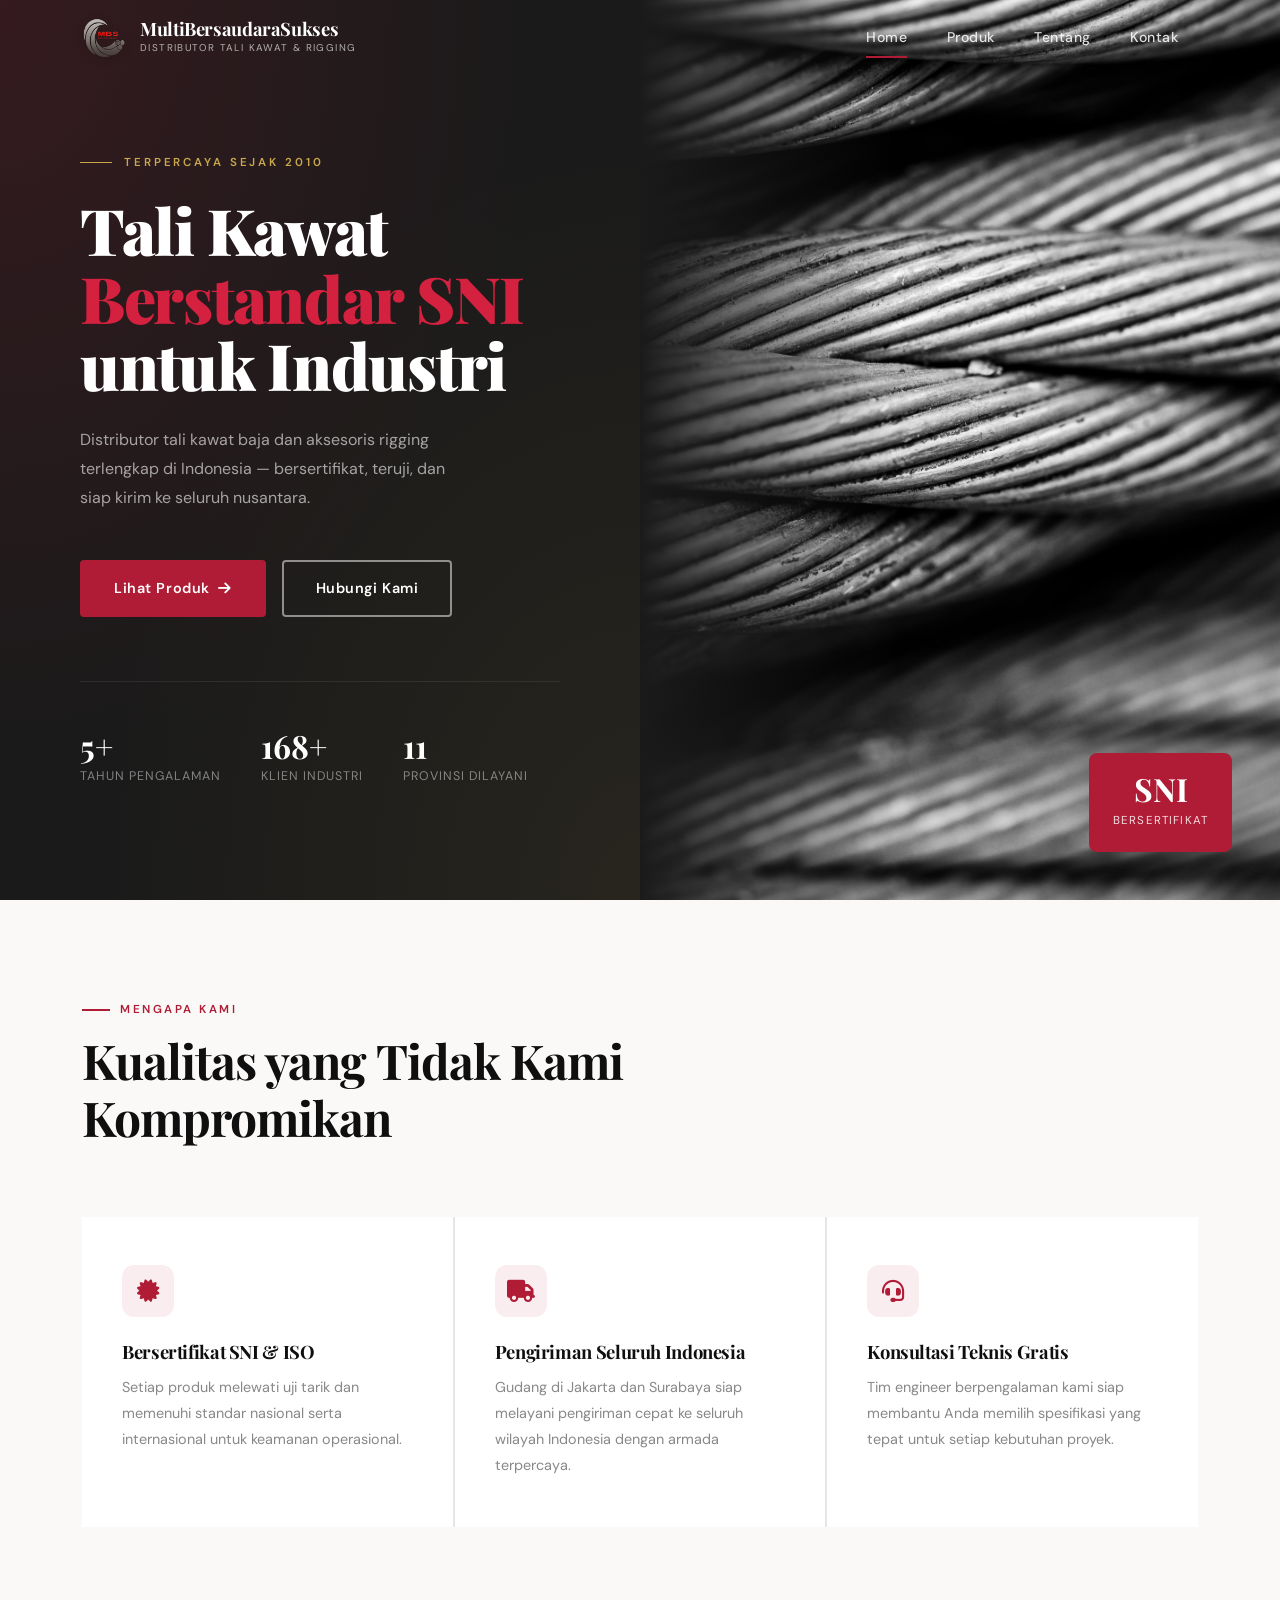
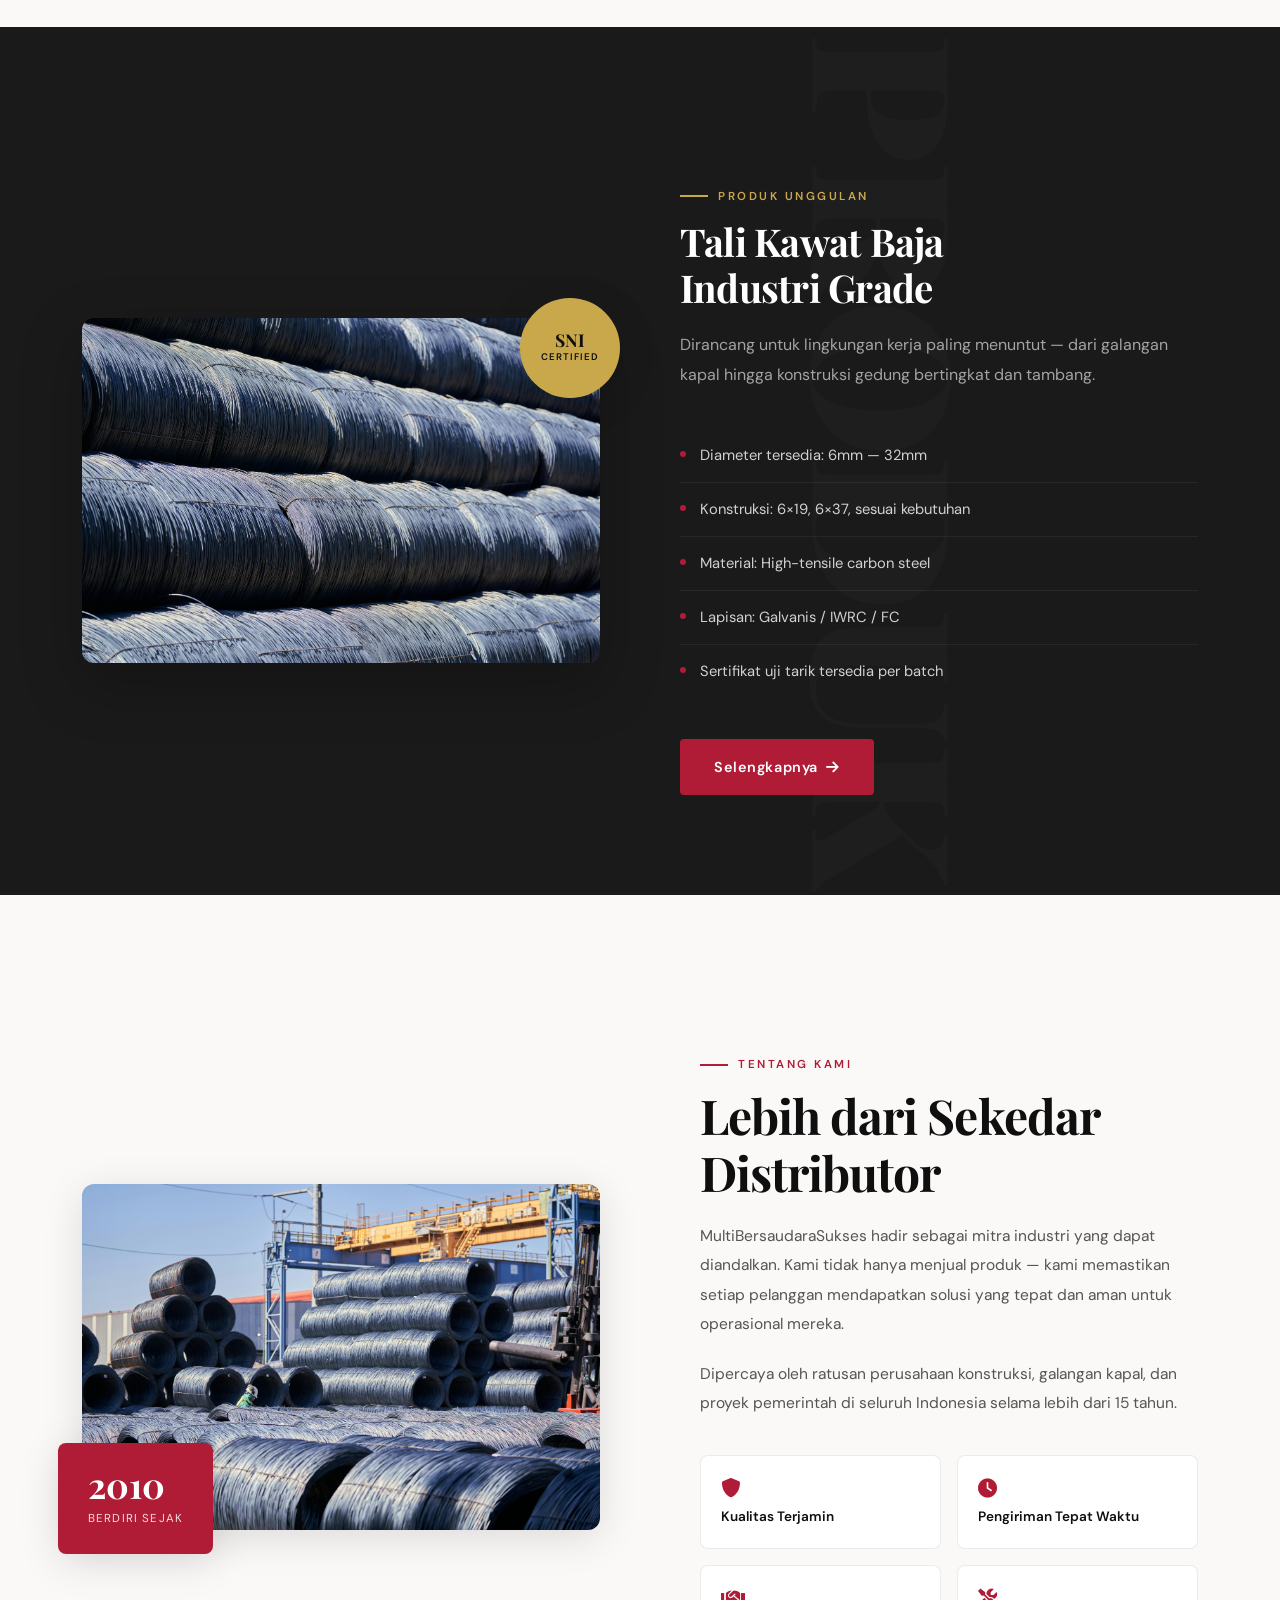
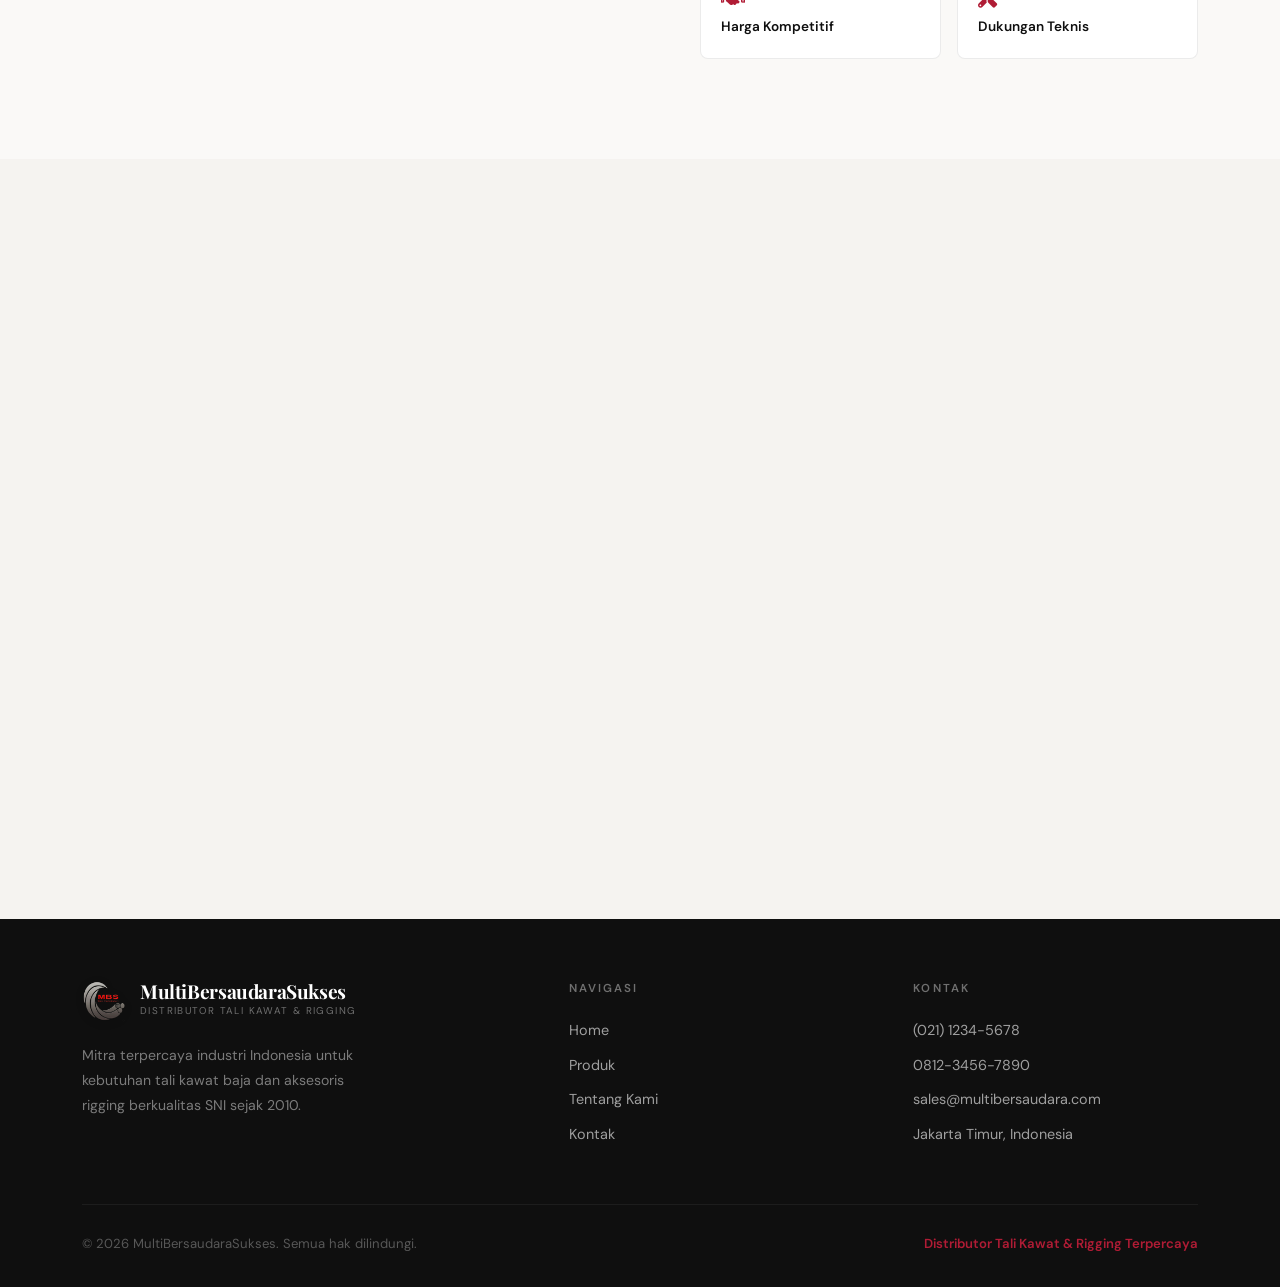
==== index.html @ d775821e "Add files via upload" ====
<!doctype html>
<html lang="id">
<head>
  <meta charset="UTF-8" />
  <link rel="icon" type="image/png" href="img/logo.png" />
  <meta name="viewport" content="width=device-width, initial-scale=1.0" />
  <title>MultiBersaudaraSukses — Distributor Tali Kawat SNI</title>
  <meta name="description" content="MultiBersaudaraSukses distributor tali kawat baja, sling, clamp, turnbuckle berkualitas SNI untuk industri, konstruksi, kapal. Melayani seluruh Indonesia." />
  <meta name="keywords" content="tali kawat, distributor tali kawat, sling, clamp, turnbuckle, rigging, wire rope" />
  <meta name="author" content="MultiBersaudaraSukses" />
  <meta property="og:site_name" content="MultiBersaudaraSukses" />
  <meta property="og:title" content="MultiBersaudaraSukses — Tali Kawat SNI" />
  <meta property="og:description" content="Distributor tali kawat dan aksesoris rigging terpercaya se-Indonesia." />
  <meta name="twitter:card" content="summary" />
  <link rel="preconnect" href="https://fonts.googleapis.com" />
  <link rel="preconnect" href="https://fonts.gstatic.com" crossorigin />
  <link href="https://fonts.googleapis.com/css2?family=Playfair+Display:wght@400;600;700;900&family=DM+Sans:wght@300;400;500;600&display=swap" rel="stylesheet" />
  <link rel="stylesheet" href="https://cdnjs.cloudflare.com/ajax/libs/font-awesome/6.0.0-beta3/css/all.min.css" />
  <link rel="stylesheet" href="style.css" />
</head>
<body>

  <!-- HEADER -->
  <header>
    <div class="container header-inner">
      <a href="index.html" class="logo">
        <img src="img/logo.png" alt="Logo MultiBersaudaraSukses" class="logo-img" />
        <div class="logo-text">
          <h1>MultiBersaudaraSukses</h1>
          <p>Distributor Tali Kawat &amp; Rigging</p>
        </div>
      </a>
      <nav>
        <ul class="nav-menu">
          <li><a href="index.html">Home</a></li>
          <li><a href="produk.html">Produk</a></li>
          <li><a href="tentang.html">Tentang</a></li>
          <li><a href="kontak.html">Kontak</a></li>
        </ul>
        <div class="hamburger" aria-label="Menu">
          <span></span><span></span><span></span>
        </div>
      </nav>
    </div>
  </header>

  <!-- HERO -->
  <section class="hero">
    <div class="hero-left">
      <div class="hero-eyebrow">Terpercaya Sejak 2010</div>
      <h2>Tali Kawat<br /><em>Berstandar SNI</em><br />untuk Industri</h2>
      <p class="hero-desc">Distributor tali kawat baja dan aksesoris rigging terlengkap di Indonesia — bersertifikat, teruji, dan siap kirim ke seluruh nusantara.</p>
      <div class="hero-actions">
        <a href="produk.html" class="btn"><span>Lihat Produk</span> <i class="fas fa-arrow-right"></i></a>
        <a href="kontak.html" class="btn btn-outline"><span>Hubungi Kami</span></a>
      </div>
      <div class="hero-stats">
        <div class="stat-item">
          <strong class="count-up" data-target="15" data-suffix="+">0+</strong>
          <span>Tahun Pengalaman</span>
        </div>
        <div class="stat-item">
          <strong class="count-up" data-target="500" data-suffix="+">0+</strong>
          <span>Klien Industri</span>
        </div>
        <div class="stat-item">
          <strong class="count-up" data-target="34" data-suffix="">0</strong>
          <span>Provinsi Dilayani</span>
        </div>
      </div>
    </div>
    <div class="hero-right">
      <img src="img/Sling-Wire-Rope.jpg" alt="Tali Kawat Baja" />
      <div class="hero-badge">
        <strong>SNI</strong>
        <span>Bersertifikat</span>
      </div>
    </div>
  </section>

  <!-- KEUNGGULAN -->
  <section class="features">
    <div class="container">
      <div class="features-header">
        <div class="section-label">Mengapa Kami</div>
        <h2 class="section-title">Kualitas yang Tidak Kami<br />Kompromikan</h2>
      </div>
      <div class="features-grid">
        <div class="feature-card reveal">
          <div class="feature-icon"><i class="fas fa-certificate"></i></div>
          <h4>Bersertifikat SNI &amp; ISO</h4>
          <p>Setiap produk melewati uji tarik dan memenuhi standar nasional serta internasional untuk keamanan operasional.</p>
        </div>
        <div class="feature-card reveal">
          <div class="feature-icon"><i class="fas fa-truck"></i></div>
          <h4>Pengiriman Seluruh Indonesia</h4>
          <p>Gudang di Jakarta dan Surabaya siap melayani pengiriman cepat ke seluruh wilayah Indonesia dengan armada terpercaya.</p>
        </div>
        <div class="feature-card reveal">
          <div class="feature-icon"><i class="fas fa-headset"></i></div>
          <h4>Konsultasi Teknis Gratis</h4>
          <p>Tim engineer berpengalaman kami siap membantu Anda memilih spesifikasi yang tepat untuk setiap kebutuhan proyek.</p>
        </div>
      </div>
    </div>
  </section>

  <!-- PRODUK HIGHLIGHT -->
  <section class="product-section">
    <div class="container">
      <div class="product-layout">
        <div class="product-image-wrap reveal">
          <img src="img/tali-kawat-baja.jpg" alt="Tali Kawat Baja" />
          <div class="cert-badge">
            <strong>SNI</strong>
            <span>Certified</span>
          </div>
        </div>
        <div class="product-info reveal">
          <div class="section-label">Produk Unggulan</div>
          <h3 class="section-title" style="color:white;">Tali Kawat Baja<br />Industri Grade</h3>
          <p>Dirancang untuk lingkungan kerja paling menuntut — dari galangan kapal hingga konstruksi gedung bertingkat dan tambang.</p>
          <ul class="spec-list">
            <li><span class="spec-dot"></span>Diameter tersedia: 6mm — 32mm</li>
            <li><span class="spec-dot"></span>Konstruksi: 6×19, 6×37, sesuai kebutuhan</li>
            <li><span class="spec-dot"></span>Material: High-tensile carbon steel</li>
            <li><span class="spec-dot"></span>Lapisan: Galvanis / IWRC / FC</li>
            <li><span class="spec-dot"></span>Sertifikat uji tarik tersedia per batch</li>
          </ul>
          <a href="produk.html" class="btn"><span>Selengkapnya</span> <i class="fas fa-arrow-right"></i></a>
        </div>
      </div>
    </div>
  </section>

  <!-- TENTANG SINGKAT -->
  <section class="about-section">
    <div class="container">
      <div class="about-layout">
        <div class="about-image-wrap reveal">
          <img src="img/tentang-kami.jpg" alt="Tim MultiBersaudaraSukses" />
          <div class="about-since">
            <strong>2010</strong>
            <span>Berdiri Sejak</span>
          </div>
        </div>
        <div class="about-content reveal">
          <div class="section-label">Tentang Kami</div>
          <h2 class="section-title">Lebih dari Sekedar<br />Distributor</h2>
          <p>MultiBersaudaraSukses hadir sebagai mitra industri yang dapat diandalkan. Kami tidak hanya menjual produk — kami memastikan setiap pelanggan mendapatkan solusi yang tepat dan aman untuk operasional mereka.</p>
          <p>Dipercaya oleh ratusan perusahaan konstruksi, galangan kapal, dan proyek pemerintah di seluruh Indonesia selama lebih dari 15 tahun.</p>
          <div class="value-grid">
            <div class="value-item">
              <i class="fas fa-shield-alt"></i>
              <h5>Kualitas Terjamin</h5>
            </div>
            <div class="value-item">
              <i class="fas fa-clock"></i>
              <h5>Pengiriman Tepat Waktu</h5>
            </div>
            <div class="value-item">
              <i class="fas fa-handshake"></i>
              <h5>Harga Kompetitif</h5>
            </div>
            <div class="value-item">
              <i class="fas fa-tools"></i>
              <h5>Dukungan Teknis</h5>
            </div>
          </div>
        </div>
      </div>
    </div>
  </section>

  <!-- CTA KONTAK -->
  <section class="contact-section">
    <div class="container">
      <div class="contact-layout">
        <div class="contact-info reveal">
          <div class="section-label">Kontak</div>
          <h3>Siap Melayani<br />Kebutuhan Anda</h3>
          <p>Konsultasikan kebutuhan tali kawat dan rigging Anda dengan tim kami. Kami siap memberikan penawaran terbaik.</p>
          <div class="contact-item">
            <div class="contact-icon"><i class="fas fa-map-marker-alt"></i></div>
            <div class="contact-item-text">
              <strong>Alamat</strong>
              <span>Jl. Raya Industri No.88, Jakarta Timur</span>
            </div>
          </div>
          <div class="contact-item">
            <div class="contact-icon"><i class="fas fa-phone"></i></div>
            <div class="contact-item-text">
              <strong>Telepon</strong>
              <span>(021) 1234-5678 / 0812-3456-7890</span>
            </div>
          </div>
          <div class="contact-item">
            <div class="contact-icon"><i class="fas fa-envelope"></i></div>
            <div class="contact-item-text">
              <strong>Email</strong>
              <span>sales@multibersaudara.com</span>
            </div>
          </div>
        </div>

        <div class="contact-form reveal">
          <h4>Kirim Pesan</h4>
          <form id="contactForm">
            <div class="form-row">
              <div class="form-group">
                <label for="nama">Nama</label>
                <input type="text" id="nama" placeholder="Nama lengkap Anda" required />
              </div>
              <div class="form-group">
                <label for="email">Email</label>
                <input type="email" id="email" placeholder="email@perusahaan.com" required />
              </div>
            </div>
            <div class="form-group">
              <label for="pesan">Pesan</label>
              <textarea id="pesan" rows="5" placeholder="Ceritakan kebutuhan Anda..."></textarea>
            </div>
            <button type="submit" class="btn"><span>Kirim Pesan</span> <i class="fas fa-paper-plane"></i></button>
          </form>
        </div>
      </div>
    </div>
  </section>

  <!-- FOOTER -->
  <footer>
    <div class="container">
      <div class="footer-top">
        <div class="footer-brand">
          <div class="logo">
            <img src="img/logo.png" alt="Logo" class="logo-img" />
            <div class="logo-text">
              <h1>MultiBersaudaraSukses</h1>
              <p>Distributor Tali Kawat &amp; Rigging</p>
            </div>
          </div>
          <p>Mitra terpercaya industri Indonesia untuk kebutuhan tali kawat baja dan aksesoris rigging berkualitas SNI sejak 2010.</p>
        </div>
        <div class="footer-col">
          <h5>Navigasi</h5>
          <ul>
            <li><a href="index.html">Home</a></li>
            <li><a href="produk.html">Produk</a></li>
            <li><a href="tentang.html">Tentang Kami</a></li>
            <li><a href="kontak.html">Kontak</a></li>
          </ul>
        </div>
        <div class="footer-col">
          <h5>Kontak</h5>
          <ul>
            <li>(021) 1234-5678</li>
            <li>0812-3456-7890</li>
            <li>sales@multibersaudara.com</li>
            <li>Jakarta Timur, Indonesia</li>
          </ul>
        </div>
      </div>
      <div class="footer-bottom">
        <p>&copy; 2026 MultiBersaudaraSukses. Semua hak dilindungi.</p>
        <span class="footer-accent">Distributor Tali Kawat &amp; Rigging Terpercaya</span>
      </div>
    </div>
  </footer>

  <script src="script.js"></script>
</body>
</html>
---- style.css ----
/* ============================================================
   MultiBersaudaraSukses — Premium Industrial Theme
   Aesthetic: Refined Industrial Luxury
   ============================================================ */

@import url('https://fonts.googleapis.com/css2?family=Playfair+Display:wght@400;600;700;900&family=DM+Sans:wght@300;400;500;600&display=swap');

/* ---- CSS Variables ---- */
:root {
  --crimson: #b01c35;
  --crimson-dark: #8a1228;
  --crimson-light: #d4213f;
  --gold: #c9a84c;
  --gold-light: #e0c270;
  --dark: #0f0f0f;
  --dark-2: #1a1a1a;
  --dark-3: #242424;
  --mid: #3a3a3a;
  --light-gray: #f5f3f0;
  --warm-white: #faf9f7;
  --text-muted: #888;
  --border: rgba(255,255,255,0.08);
  --border-light: rgba(0,0,0,0.08);
  --shadow-soft: 0 8px 40px rgba(0,0,0,0.12);
  --shadow-strong: 0 20px 60px rgba(0,0,0,0.25);
  --transition: cubic-bezier(0.4, 0, 0.2, 1);
}

/* ---- Reset ---- */
*, *::before, *::after {
  margin: 0; padding: 0;
  box-sizing: border-box;
}

html { scroll-behavior: smooth; }

body {
  font-family: 'DM Sans', sans-serif;
  background: var(--warm-white);
  color: var(--dark);
  line-height: 1.7;
  overflow-x: hidden;
}

/* ---- Typography ---- */
h1, h2, h3, h4 {
  font-family: 'Playfair Display', serif;
  line-height: 1.2;
  letter-spacing: -0.02em;
}

.section-label {
  font-size: 0.72rem;
  font-weight: 600;
  letter-spacing: 0.22em;
  text-transform: uppercase;
  color: var(--crimson);
  display: flex;
  align-items: center;
  gap: 10px;
  margin-bottom: 12px;
}

.section-label::before {
  content: '';
  display: block;
  width: 28px;
  height: 2px;
  background: var(--crimson);
}

.section-title {
  font-size: clamp(2rem, 4vw, 3rem);
  color: var(--dark);
  margin-bottom: 20px;
}

/* ---- Container ---- */
.container {
  max-width: 1180px;
  margin: 0 auto;
  padding: 0 32px;
}

/* ---- Buttons ---- */
.btn {
  display: inline-flex;
  align-items: center;
  gap: 8px;
  background: var(--crimson);
  color: white;
  padding: 14px 32px;
  border-radius: 4px;
  text-decoration: none;
  font-family: 'DM Sans', sans-serif;
  font-weight: 600;
  font-size: 0.9rem;
  letter-spacing: 0.04em;
  transition: all 0.3s var(--transition);
  border: 2px solid var(--crimson);
  cursor: pointer;
  position: relative;
  overflow: hidden;
}

.btn::before {
  content: '';
  position: absolute;
  inset: 0;
  background: var(--crimson-dark);
  transform: scaleX(0);
  transform-origin: left;
  transition: transform 0.3s var(--transition);
  z-index: 0;
}

.btn:hover::before { transform: scaleX(1); }
.btn > * { position: relative; z-index: 1; }
.btn span { position: relative; z-index: 1; }
.btn:hover { border-color: var(--crimson-dark); }

.btn-outline {
  background: transparent;
  color: white;
  border: 2px solid rgba(255,255,255,0.5);
}
.btn-outline::before { background: rgba(255,255,255,0.1); }
.btn-outline:hover { border-color: white; }

/* ============================================================
   HEADER
   ============================================================ */
header {
  position: fixed;
  top: 0; left: 0; right: 0;
  z-index: 1000;
  padding: 0;
  transition: all 0.4s var(--transition);
  background: transparent;
}

header.scrolled {
  background: rgba(255,255,255,0.97);
  backdrop-filter: blur(20px);
  -webkit-backdrop-filter: blur(20px);
  box-shadow: 0 1px 0 rgba(0,0,0,0.08), 0 4px 24px rgba(0,0,0,0.06);
}

.header-inner {
  display: flex;
  justify-content: space-between;
  align-items: center;
  height: 76px;
}

/* Logo */
.logo {
  display: flex;
  align-items: center;
  gap: 14px;
  text-decoration: none;
}

.logo-img {
  height: 44px;
  width: auto;
  object-fit: contain;
  filter: drop-shadow(0 2px 4px rgba(0,0,0,0.15));
  transition: transform 0.3s;
}
.logo:hover .logo-img { transform: scale(1.04); }

.logo-text h1 {
  font-family: 'Playfair Display', serif;
  font-size: 1.15rem;
  font-weight: 700;
  color: white;
  line-height: 1.1;
  transition: color 0.3s;
}

header.scrolled .logo-text h1 { color: var(--dark); }

.logo-text p {
  font-size: 0.62rem;
  letter-spacing: 0.14em;
  text-transform: uppercase;
  color: rgba(255,255,255,0.65);
  margin-top: 1px;
  transition: color 0.3s;
}

header.scrolled .logo-text p { color: var(--text-muted); }

/* Navigation */
.nav-menu {
  display: flex;
  list-style: none;
  gap: 0;
}

.nav-menu li a {
  display: block;
  padding: 8px 20px;
  text-decoration: none;
  font-size: 0.88rem;
  font-weight: 500;
  color: rgba(255,255,255,0.85);
  letter-spacing: 0.03em;
  transition: color 0.3s;
  position: relative;
}

.nav-menu li a::after {
  content: '';
  position: absolute;
  bottom: 0; left: 20px; right: 20px;
  height: 1.5px;
  background: var(--crimson);
  transform: scaleX(0);
  transition: transform 0.3s var(--transition);
}

.nav-menu li a:hover::after,
.nav-menu li a.active::after { transform: scaleX(1); }

header.scrolled .nav-menu li a { color: var(--mid); }
.nav-menu li a:hover, header.scrolled .nav-menu li a:hover { color: var(--crimson); }

.hamburger {
  display: none;
  flex-direction: column;
  gap: 5px;
  cursor: pointer;
  padding: 4px;
}

.hamburger span {
  display: block;
  width: 24px;
  height: 2px;
  background: white;
  border-radius: 2px;
  transition: all 0.3s var(--transition);
}

header.scrolled .hamburger span { background: var(--dark); }

.hamburger.open span:nth-child(1) { transform: rotate(45deg) translate(5px, 5px); }
.hamburger.open span:nth-child(2) { opacity: 0; }
.hamburger.open span:nth-child(3) { transform: rotate(-45deg) translate(5px, -5px); }

/* ============================================================
   HERO SECTION
   ============================================================ */
.hero {
  min-height: 100vh;
  display: grid;
  grid-template-columns: 1fr 1fr;
  position: relative;
  overflow: hidden;
}

.hero-left {
  background: var(--dark-2);
  display: flex;
  flex-direction: column;
  justify-content: center;
  padding: 140px 80px 100px 80px;
  position: relative;
  z-index: 1;
}

.hero-left::before {
  content: '';
  position: absolute;
  top: 0; left: 0; right: 0; bottom: 0;
  background: 
    radial-gradient(ellipse at 0% 0%, rgba(176, 28, 53, 0.18) 0%, transparent 60%),
    radial-gradient(ellipse at 100% 100%, rgba(201, 168, 76, 0.08) 0%, transparent 60%);
  z-index: 0;
}

.hero-left > * { position: relative; z-index: 1; }

.hero-eyebrow {
  font-size: 0.72rem;
  font-weight: 600;
  letter-spacing: 0.25em;
  text-transform: uppercase;
  color: var(--gold);
  margin-bottom: 24px;
  display: flex;
  align-items: center;
  gap: 12px;
}

.hero-eyebrow::before {
  content: '';
  width: 32px;
  height: 1.5px;
  background: var(--gold);
}

.hero h2 {
  font-size: clamp(2.8rem, 5vw, 4.5rem);
  color: white;
  font-weight: 900;
  line-height: 1.05;
  margin-bottom: 28px;
}

.hero h2 em {
  font-style: normal;
  color: var(--crimson-light);
}

.hero-desc {
  font-size: 1rem;
  color: rgba(255,255,255,0.6);
  max-width: 380px;
  margin-bottom: 48px;
  line-height: 1.8;
}

.hero-actions {
  display: flex;
  gap: 16px;
  flex-wrap: wrap;
}

.hero-stats {
  display: flex;
  gap: 40px;
  margin-top: 64px;
  padding-top: 48px;
  border-top: 1px solid rgba(255,255,255,0.08);
}

.stat-item strong {
  display: block;
  font-family: 'Playfair Display', serif;
  font-size: 2rem;
  font-weight: 700;
  color: white;
  line-height: 1;
}

.stat-item span {
  font-size: 0.78rem;
  color: rgba(255,255,255,0.45);
  letter-spacing: 0.08em;
  text-transform: uppercase;
  margin-top: 4px;
  display: block;
}

.hero-right {
  position: relative;
  overflow: hidden;
}

.hero-right img {
  width: 100%;
  height: 100%;
  object-fit: cover;
  display: block;
  transition: transform 8s ease;
}

.hero-right:hover img { transform: scale(1.04); }

.hero-right::before {
  content: '';
  position: absolute;
  inset: 0;
  background: linear-gradient(to right, var(--dark-2) 0%, transparent 40%);
  z-index: 1;
}

.hero-badge {
  position: absolute;
  bottom: 48px;
  right: 48px;
  z-index: 2;
  background: var(--crimson);
  color: white;
  padding: 20px 24px;
  border-radius: 8px;
  text-align: center;
  box-shadow: var(--shadow-strong);
}

.hero-badge strong {
  font-family: 'Playfair Display', serif;
  font-size: 2rem;
  display: block;
  line-height: 1;
}

.hero-badge span {
  font-size: 0.72rem;
  letter-spacing: 0.1em;
  text-transform: uppercase;
  opacity: 0.85;
}

/* ============================================================
   FEATURES / KEUNGGULAN
   ============================================================ */
.features {
  padding: 100px 0;
  background: var(--warm-white);
  position: relative;
}

.features-header {
  max-width: 560px;
  margin-bottom: 70px;
}

.features-grid {
  display: grid;
  grid-template-columns: repeat(3, 1fr);
  gap: 2px;
  background: var(--border-light);
}

.feature-card {
  background: white;
  padding: 48px 40px;
  position: relative;
  transition: all 0.4s var(--transition);
}

.feature-card::before {
  content: '';
  position: absolute;
  top: 0; left: 0; right: 0;
  height: 3px;
  background: var(--crimson);
  transform: scaleX(0);
  transition: transform 0.4s var(--transition);
}

.feature-card:hover::before { transform: scaleX(1); }
.feature-card:hover { transform: translateY(-4px); box-shadow: var(--shadow-soft); }

.feature-num {
  font-family: 'Playfair Display', serif;
  font-size: 3.5rem;
  font-weight: 700;
  color: var(--light-gray);
  line-height: 1;
  margin-bottom: 24px;
  display: block;
}

.feature-icon {
  width: 52px;
  height: 52px;
  background: rgba(176, 28, 53, 0.08);
  border-radius: 12px;
  display: flex;
  align-items: center;
  justify-content: center;
  margin-bottom: 24px;
}

.feature-icon i {
  font-size: 1.4rem;
  color: var(--crimson);
}

.feature-card h4 {
  font-size: 1.15rem;
  margin-bottom: 12px;
  color: var(--dark);
}

.feature-card p {
  font-size: 0.9rem;
  color: var(--text-muted);
  line-height: 1.8;
}

/* ============================================================
   PRODUCT SECTION
   ============================================================ */
.product-section {
  padding: 100px 0;
  background: var(--dark-2);
  position: relative;
  overflow: hidden;
}

.product-section::before {
  content: 'PRODUK';
  position: absolute;
  right: -40px;
  top: 50%;
  transform: translateY(-50%) rotate(90deg);
  font-family: 'Playfair Display', serif;
  font-size: 12rem;
  font-weight: 900;
  color: rgba(255,255,255,0.02);
  line-height: 1;
  pointer-events: none;
}

.product-section .section-label { color: var(--gold); }
.product-section .section-label::before { background: var(--gold); }
.product-section .section-title { color: white; }

.product-layout {
  display: grid;
  grid-template-columns: 1fr 1fr;
  gap: 80px;
  align-items: center;
  margin-top: 60px;
}

.product-image-wrap {
  position: relative;
}

.product-image-wrap img {
  width: 100%;
  border-radius: 12px;
  display: block;
  box-shadow: var(--shadow-strong);
}

.product-image-wrap::before {
  content: '';
  position: absolute;
  top: -20px; left: -20px;
  right: 20px; bottom: 20px;
  border: 1px solid rgba(201, 168, 76, 0.2);
  border-radius: 16px;
  z-index: -1;
}

.cert-badge {
  position: absolute;
  top: -20px; right: -20px;
  background: var(--gold);
  color: var(--dark);
  width: 100px;
  height: 100px;
  border-radius: 50%;
  display: flex;
  flex-direction: column;
  align-items: center;
  justify-content: center;
  text-align: center;
  box-shadow: var(--shadow-soft);
}

.cert-badge strong {
  font-family: 'Playfair Display', serif;
  font-size: 1.1rem;
  line-height: 1;
}

.cert-badge span {
  font-size: 0.6rem;
  letter-spacing: 0.1em;
  text-transform: uppercase;
  font-weight: 600;
}

.product-info .section-label { color: var(--gold); }
.product-info .section-label::before { background: var(--gold); }

.product-info h3 {
  font-size: clamp(1.8rem, 3vw, 2.6rem);
  color: white;
  margin-bottom: 20px;
}

.product-info > p {
  color: rgba(255,255,255,0.6);
  margin-bottom: 40px;
  line-height: 1.85;
}

.spec-list {
  list-style: none;
  margin-bottom: 40px;
}

.spec-list li {
  display: flex;
  align-items: flex-start;
  gap: 14px;
  padding: 14px 0;
  border-bottom: 1px solid rgba(255,255,255,0.06);
  color: rgba(255,255,255,0.8);
  font-size: 0.92rem;
}

.spec-list li:last-child { border-bottom: none; }

.spec-dot {
  width: 6px;
  height: 6px;
  border-radius: 50%;
  background: var(--crimson);
  margin-top: 8px;
  flex-shrink: 0;
}

/* ============================================================
   ABOUT / TENTANG
   ============================================================ */
.about-section {
  padding: 100px 0;
  background: var(--warm-white);
}

.about-layout {
  display: grid;
  grid-template-columns: 1fr 1fr;
  gap: 80px;
  align-items: center;
  margin-top: 60px;
}

.about-image-wrap {
  position: relative;
}

.about-image-wrap img {
  width: 100%;
  border-radius: 12px;
  display: block;
  box-shadow: var(--shadow-soft);
}

.about-since {
  position: absolute;
  bottom: -24px;
  left: -24px;
  background: var(--crimson);
  color: white;
  padding: 24px 30px;
  border-radius: 8px;
  box-shadow: var(--shadow-soft);
}

.about-since strong {
  font-family: 'Playfair Display', serif;
  font-size: 2.2rem;
  display: block;
  line-height: 1;
}

.about-since span {
  font-size: 0.72rem;
  letter-spacing: 0.1em;
  text-transform: uppercase;
  opacity: 0.85;
}

.about-content {
  padding-left: 20px;
}

.about-content p {
  color: #555;
  margin-bottom: 20px;
  line-height: 1.9;
  font-size: 0.97rem;
}

.value-grid {
  display: grid;
  grid-template-columns: 1fr 1fr;
  gap: 16px;
  margin-top: 36px;
}

.value-item {
  background: white;
  padding: 20px;
  border-radius: 8px;
  border: 1px solid var(--border-light);
  transition: border-color 0.3s, box-shadow 0.3s;
}

.value-item:hover {
  border-color: var(--crimson);
  box-shadow: 0 4px 20px rgba(176,28,53,0.08);
}

.value-item i {
  color: var(--crimson);
  font-size: 1.2rem;
  margin-bottom: 8px;
}

.value-item h5 {
  font-size: 0.85rem;
  font-family: 'DM Sans', sans-serif;
  font-weight: 600;
  color: var(--dark);
}

/* ============================================================
   CONTACT
   ============================================================ */
.contact-section {
  padding: 100px 0;
  background: var(--light-gray);
}

.contact-layout {
  display: grid;
  grid-template-columns: 1fr 1.4fr;
  gap: 60px;
  margin-top: 60px;
}

.contact-info h3 {
  font-size: 1.8rem;
  color: var(--dark);
  margin-bottom: 24px;
}

.contact-info > p {
  color: var(--text-muted);
  margin-bottom: 40px;
  line-height: 1.85;
}

.contact-item {
  display: flex;
  gap: 16px;
  margin-bottom: 24px;
  align-items: flex-start;
}

.contact-icon {
  width: 44px;
  height: 44px;
  background: var(--crimson);
  color: white;
  border-radius: 8px;
  display: flex;
  align-items: center;
  justify-content: center;
  font-size: 1rem;
  flex-shrink: 0;
}

.contact-item-text strong {
  display: block;
  font-size: 0.78rem;
  letter-spacing: 0.1em;
  text-transform: uppercase;
  color: var(--text-muted);
  margin-bottom: 2px;
}

.contact-item-text span {
  color: var(--dark);
  font-weight: 500;
  font-size: 0.95rem;
}

/* Form */
.contact-form {
  background: white;
  padding: 48px;
  border-radius: 12px;
  box-shadow: var(--shadow-soft);
}

.contact-form h4 {
  font-size: 1.4rem;
  margin-bottom: 32px;
  color: var(--dark);
}

.form-group {
  margin-bottom: 20px;
}

.form-group label {
  display: block;
  font-size: 0.78rem;
  font-weight: 600;
  letter-spacing: 0.1em;
  text-transform: uppercase;
  color: var(--text-muted);
  margin-bottom: 8px;
}

.form-group input,
.form-group textarea {
  width: 100%;
  padding: 14px 18px;
  border: 1.5px solid #e0ddd9;
  border-radius: 6px;
  font-family: 'DM Sans', sans-serif;
  font-size: 0.95rem;
  color: var(--dark);
  background: var(--warm-white);
  transition: border-color 0.3s, box-shadow 0.3s;
  outline: none;
}

.form-group input:focus,
.form-group textarea:focus {
  border-color: var(--crimson);
  box-shadow: 0 0 0 3px rgba(176,28,53,0.08);
  background: white;
}

.form-group textarea { resize: vertical; min-height: 120px; }

.form-row { display: grid; grid-template-columns: 1fr 1fr; gap: 16px; }

.contact-form .btn { width: 100%; justify-content: center; margin-top: 8px; }

/* ============================================================
   FOOTER
   ============================================================ */
footer {
  background: var(--dark);
  color: white;
  padding: 60px 0 32px;
}

.footer-top {
  display: grid;
  grid-template-columns: 1.5fr 1fr 1fr;
  gap: 60px;
  margin-bottom: 48px;
}

.footer-brand .logo-text h1 { color: white; font-size: 1.2rem; }
.footer-brand .logo-text p { color: rgba(255,255,255,0.4); }

.footer-brand > p {
  color: rgba(255,255,255,0.45);
  font-size: 0.88rem;
  margin-top: 20px;
  line-height: 1.8;
  max-width: 280px;
}

.footer-col h5 {
  font-size: 0.72rem;
  letter-spacing: 0.18em;
  text-transform: uppercase;
  color: rgba(255,255,255,0.4);
  margin-bottom: 20px;
  font-family: 'DM Sans', sans-serif;
  font-weight: 600;
}

.footer-col ul { list-style: none; }

.footer-col ul li { margin-bottom: 10px; }

.footer-col ul li a {
  color: rgba(255,255,255,0.6);
  text-decoration: none;
  font-size: 0.9rem;
  transition: color 0.3s;
}

.footer-col ul li a:hover { color: white; }

.footer-col ul li { color: rgba(255,255,255,0.6); font-size: 0.9rem; }

.footer-bottom {
  border-top: 1px solid rgba(255,255,255,0.06);
  padding-top: 28px;
  display: flex;
  justify-content: space-between;
  align-items: center;
  flex-wrap: wrap;
  gap: 12px;
}

.footer-bottom p {
  color: rgba(255,255,255,0.3);
  font-size: 0.82rem;
}

.footer-bottom .footer-accent {
  color: var(--crimson);
  font-size: 0.82rem;
  font-weight: 600;
}

/* ============================================================
   PAGE HERO (inner pages)
   ============================================================ */
.page-hero {
  padding: 160px 0 80px;
  background: var(--dark-2);
  position: relative;
  overflow: hidden;
}

.page-hero::before {
  content: '';
  position: absolute;
  inset: 0;
  background: radial-gradient(ellipse at 60% 50%, rgba(176,28,53,0.15), transparent 70%);
}

.page-hero-content { position: relative; z-index: 1; }

.page-hero .section-label { color: var(--gold); }
.page-hero .section-label::before { background: var(--gold); }

.page-hero h2 {
  font-size: clamp(2.5rem, 5vw, 4rem);
  color: white;
  margin-bottom: 16px;
}

.page-hero p {
  color: rgba(255,255,255,0.5);
  font-size: 1rem;
  max-width: 500px;
}

/* ============================================================
   PRODUK PAGE
   ============================================================ */
.produk-page-section {
  padding: 80px 0 120px;
}

.produk-card-lg {
  display: grid;
  grid-template-columns: 1fr 1fr;
  gap: 0;
  background: white;
  border-radius: 16px;
  overflow: hidden;
  box-shadow: var(--shadow-soft);
  margin-top: 40px;
}

.produk-card-img {
  position: relative;
  overflow: hidden;
  min-height: 400px;
}

.produk-card-img img {
  width: 100%;
  height: 100%;
  object-fit: cover;
  transition: transform 0.6s var(--transition);
}

.produk-card-lg:hover .produk-card-img img { transform: scale(1.04); }

.produk-card-body {
  padding: 60px 52px;
  display: flex;
  flex-direction: column;
  justify-content: center;
}

.produk-card-body .section-label { margin-bottom: 20px; }

.produk-card-body h3 {
  font-size: 2.2rem;
  color: var(--dark);
  margin-bottom: 20px;
}

.produk-card-body > p {
  color: #666;
  margin-bottom: 36px;
  line-height: 1.85;
}

.spec-table {
  width: 100%;
  border-collapse: collapse;
  margin-bottom: 36px;
  font-size: 0.88rem;
}

.spec-table tr { border-bottom: 1px solid #f0ede8; }
.spec-table td { padding: 10px 0; }
.spec-table td:first-child { color: var(--text-muted); width: 40%; }
.spec-table td:last-child { font-weight: 500; color: var(--dark); }

/* ============================================================
   TENTANG PAGE
   ============================================================ */
.tentang-content {
  padding: 80px 0 120px;
}

.tentang-grid {
  display: grid;
  grid-template-columns: 1fr 1fr;
  gap: 80px;
  align-items: start;
  margin-bottom: 80px;
}

.tentang-img-wrap {
  position: relative;
}

.tentang-img-wrap img {
  width: 100%;
  border-radius: 12px;
  box-shadow: var(--shadow-soft);
}

.values-section {
  background: var(--dark-2);
  border-radius: 16px;
  padding: 60px;
  margin-top: 20px;
}

.values-section h3 {
  color: white;
  font-size: 1.8rem;
  margin-bottom: 40px;
}

.values-grid {
  display: grid;
  grid-template-columns: repeat(2, 1fr);
  gap: 24px;
}

.val-card {
  background: rgba(255,255,255,0.04);
  border: 1px solid rgba(255,255,255,0.07);
  padding: 28px;
  border-radius: 10px;
  transition: all 0.3s;
}

.val-card:hover {
  background: rgba(176,28,53,0.12);
  border-color: rgba(176,28,53,0.3);
}

.val-card i {
  color: var(--crimson-light);
  font-size: 1.5rem;
  margin-bottom: 14px;
}

.val-card h5 {
  color: white;
  font-size: 1rem;
  margin-bottom: 8px;
}

.val-card p { color: rgba(255,255,255,0.45); font-size: 0.85rem; }

/* ============================================================
   KONTAK PAGE
   ============================================================ */
.kontak-page-section {
  padding: 80px 0 120px;
}

.kontak-layout {
  display: grid;
  grid-template-columns: 1fr 1.6fr;
  gap: 60px;
  margin-top: 40px;
}

.kontak-info-card {
  background: var(--dark-2);
  border-radius: 12px;
  padding: 48px 40px;
  height: fit-content;
}

.kontak-info-card h3 {
  color: white;
  font-size: 1.5rem;
  margin-bottom: 10px;
}

.kontak-info-card > p {
  color: rgba(255,255,255,0.45);
  font-size: 0.88rem;
  margin-bottom: 40px;
  line-height: 1.7;
}

.kontak-item {
  display: flex;
  gap: 16px;
  margin-bottom: 28px;
  align-items: flex-start;
}

.kontak-icon {
  width: 42px;
  height: 42px;
  border-radius: 8px;
  background: rgba(176,28,53,0.2);
  display: flex;
  align-items: center;
  justify-content: center;
  color: var(--crimson-light);
  font-size: 1rem;
  flex-shrink: 0;
}

.kontak-item strong {
  display: block;
  font-size: 0.72rem;
  letter-spacing: 0.1em;
  text-transform: uppercase;
  color: rgba(255,255,255,0.35);
  margin-bottom: 4px;
}

.kontak-item span { color: rgba(255,255,255,0.75); font-size: 0.9rem; }

.wa-btn {
  display: flex;
  align-items: center;
  gap: 10px;
  background: #25D366;
  color: white;
  padding: 14px 24px;
  border-radius: 8px;
  text-decoration: none;
  font-weight: 600;
  margin-top: 36px;
  transition: background 0.3s, transform 0.2s;
  font-size: 0.9rem;
}

.wa-btn:hover { background: #1ebe5a; transform: translateY(-2px); }

/* ============================================================
   RESPONSIVE
   ============================================================ */
@media (max-width: 1024px) {
  .hero { grid-template-columns: 1fr; min-height: auto; }
  .hero-left { padding: 140px 40px 80px; }
  .hero-right { height: 55vw; }
  .product-layout, .about-layout, .tentang-grid { grid-template-columns: 1fr; gap: 48px; }
  .features-grid { grid-template-columns: 1fr 1fr; }
  .footer-top { grid-template-columns: 1fr 1fr; }
  .contact-layout { grid-template-columns: 1fr; }
  .produk-card-lg { grid-template-columns: 1fr; }
  .produk-card-img { min-height: 300px; }
  .kontak-layout { grid-template-columns: 1fr; }
  .values-grid { grid-template-columns: 1fr 1fr; }
}

@media (max-width: 768px) {
  .container { padding: 0 20px; }
  .hamburger { display: flex; }
  
  .nav-menu {
    position: fixed;
    top: 76px; left: 0; right: 0; bottom: 0;
    background: rgba(15,15,15,0.97);
    backdrop-filter: blur(20px);
    flex-direction: column;
    align-items: center;
    justify-content: center;
    gap: 8px;
    transform: translateX(100%);
    transition: transform 0.4s var(--transition);
    z-index: 999;
  }

  .nav-menu.active { transform: translateX(0); }

  .nav-menu li a {
    font-size: 1.4rem;
    color: white;
    padding: 14px 24px;
    letter-spacing: 0.05em;
  }

  .nav-menu li a::after { display: none; }

  .hero { grid-template-columns: 1fr; }
  .hero-left { padding: 120px 24px 60px; }
  .hero-right { height: 300px; }
  .hero-stats { gap: 24px; flex-wrap: wrap; }
  .features-grid { grid-template-columns: 1fr; }
  .footer-top { grid-template-columns: 1fr; gap: 36px; }
  .form-row { grid-template-columns: 1fr; }
  .values-grid { grid-template-columns: 1fr; }
  .about-since { left: 0; bottom: -20px; }
  .values-section { padding: 40px 24px; }
  .produk-card-body { padding: 36px 28px; }
  .contact-form { padding: 32px 24px; }
  .footer-bottom { flex-direction: column; text-align: center; }
}

/* ============================================================
   ANIMATIONS
   ============================================================ */
@keyframes fadeInUp {
  from { opacity: 0; transform: translateY(30px); }
  to { opacity: 1; transform: translateY(0); }
}

@keyframes fadeInLeft {
  from { opacity: 0; transform: translateX(-30px); }
  to { opacity: 1; transform: translateX(0); }
}

.animate-in {
  opacity: 0;
  animation: fadeInUp 0.7s var(--transition) forwards;
}

.animate-in.delay-1 { animation-delay: 0.1s; }
.animate-in.delay-2 { animation-delay: 0.2s; }
.animate-in.delay-3 { animation-delay: 0.3s; }

/* Scroll reveal */
.reveal {
  opacity: 0;
  transform: translateY(24px);
  transition: opacity 0.7s var(--transition), transform 0.7s var(--transition);
}

.reveal.visible {
  opacity: 1;
  transform: none;
}
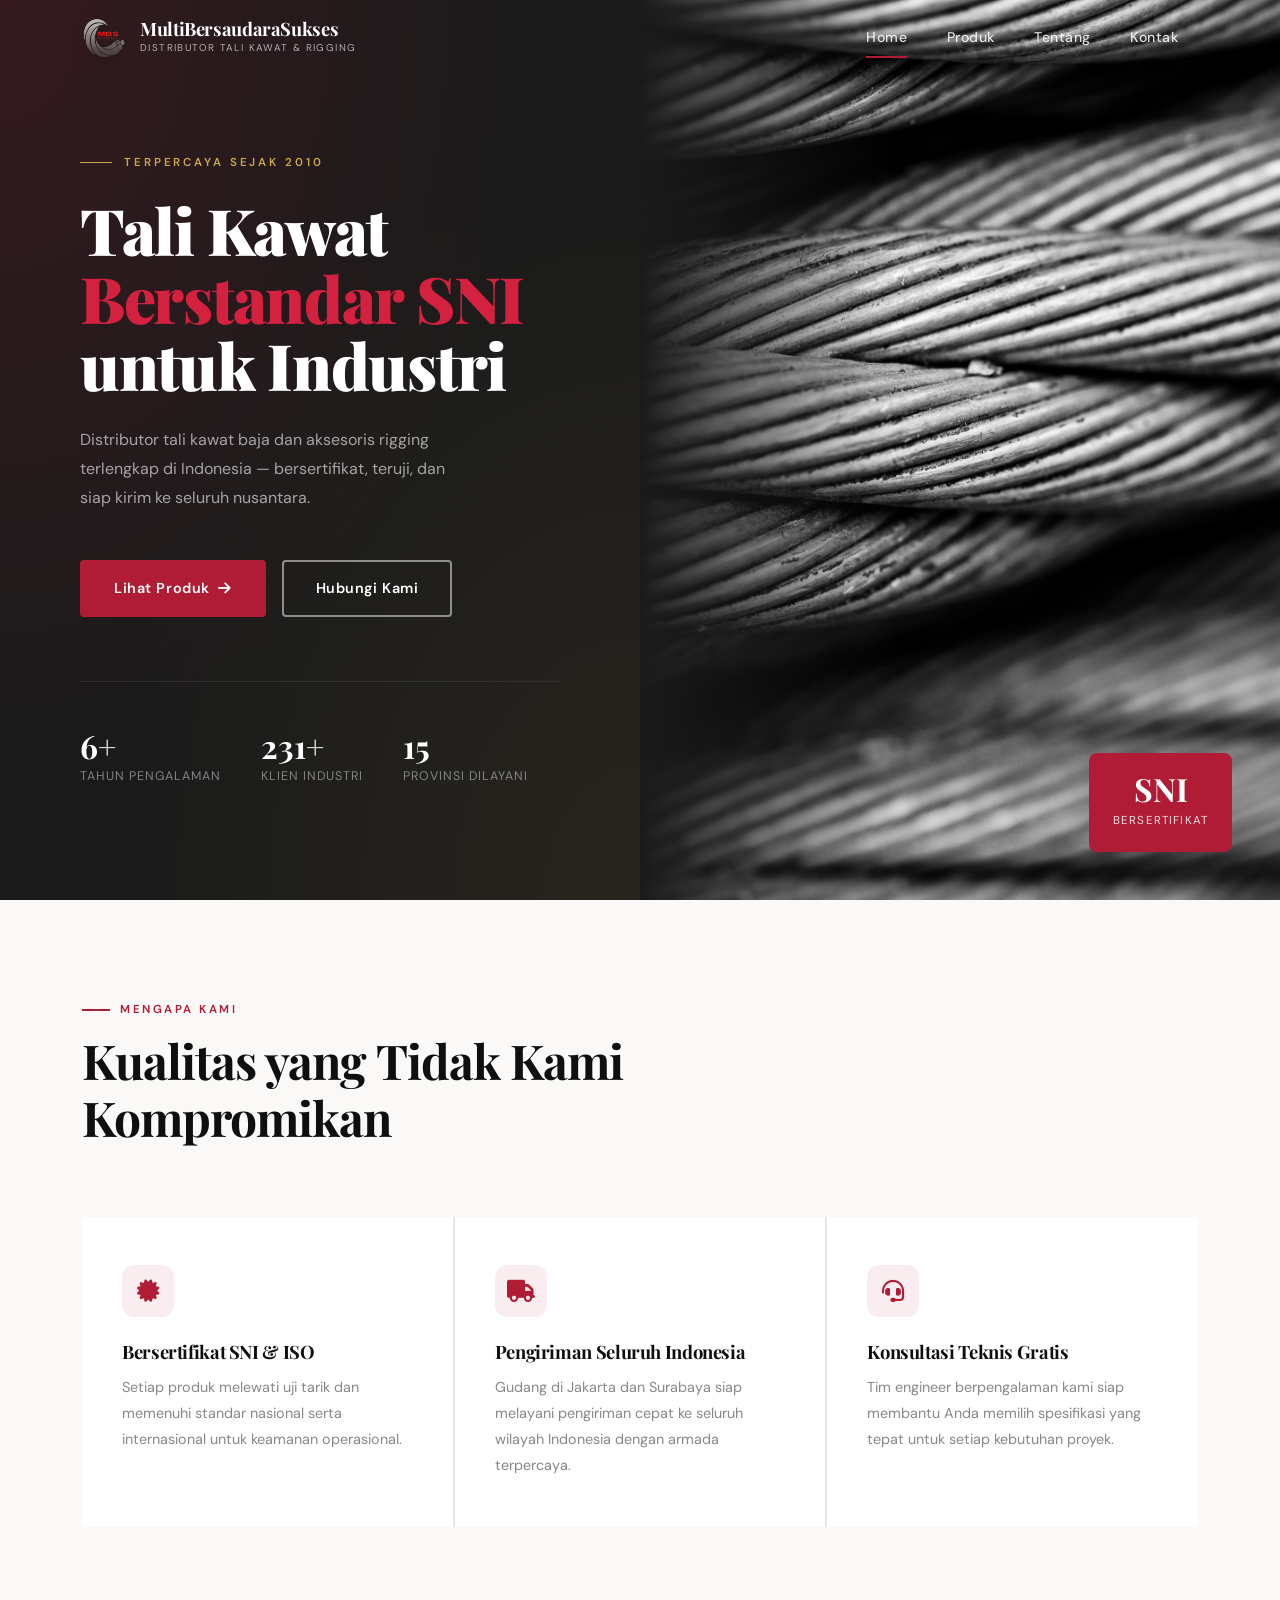
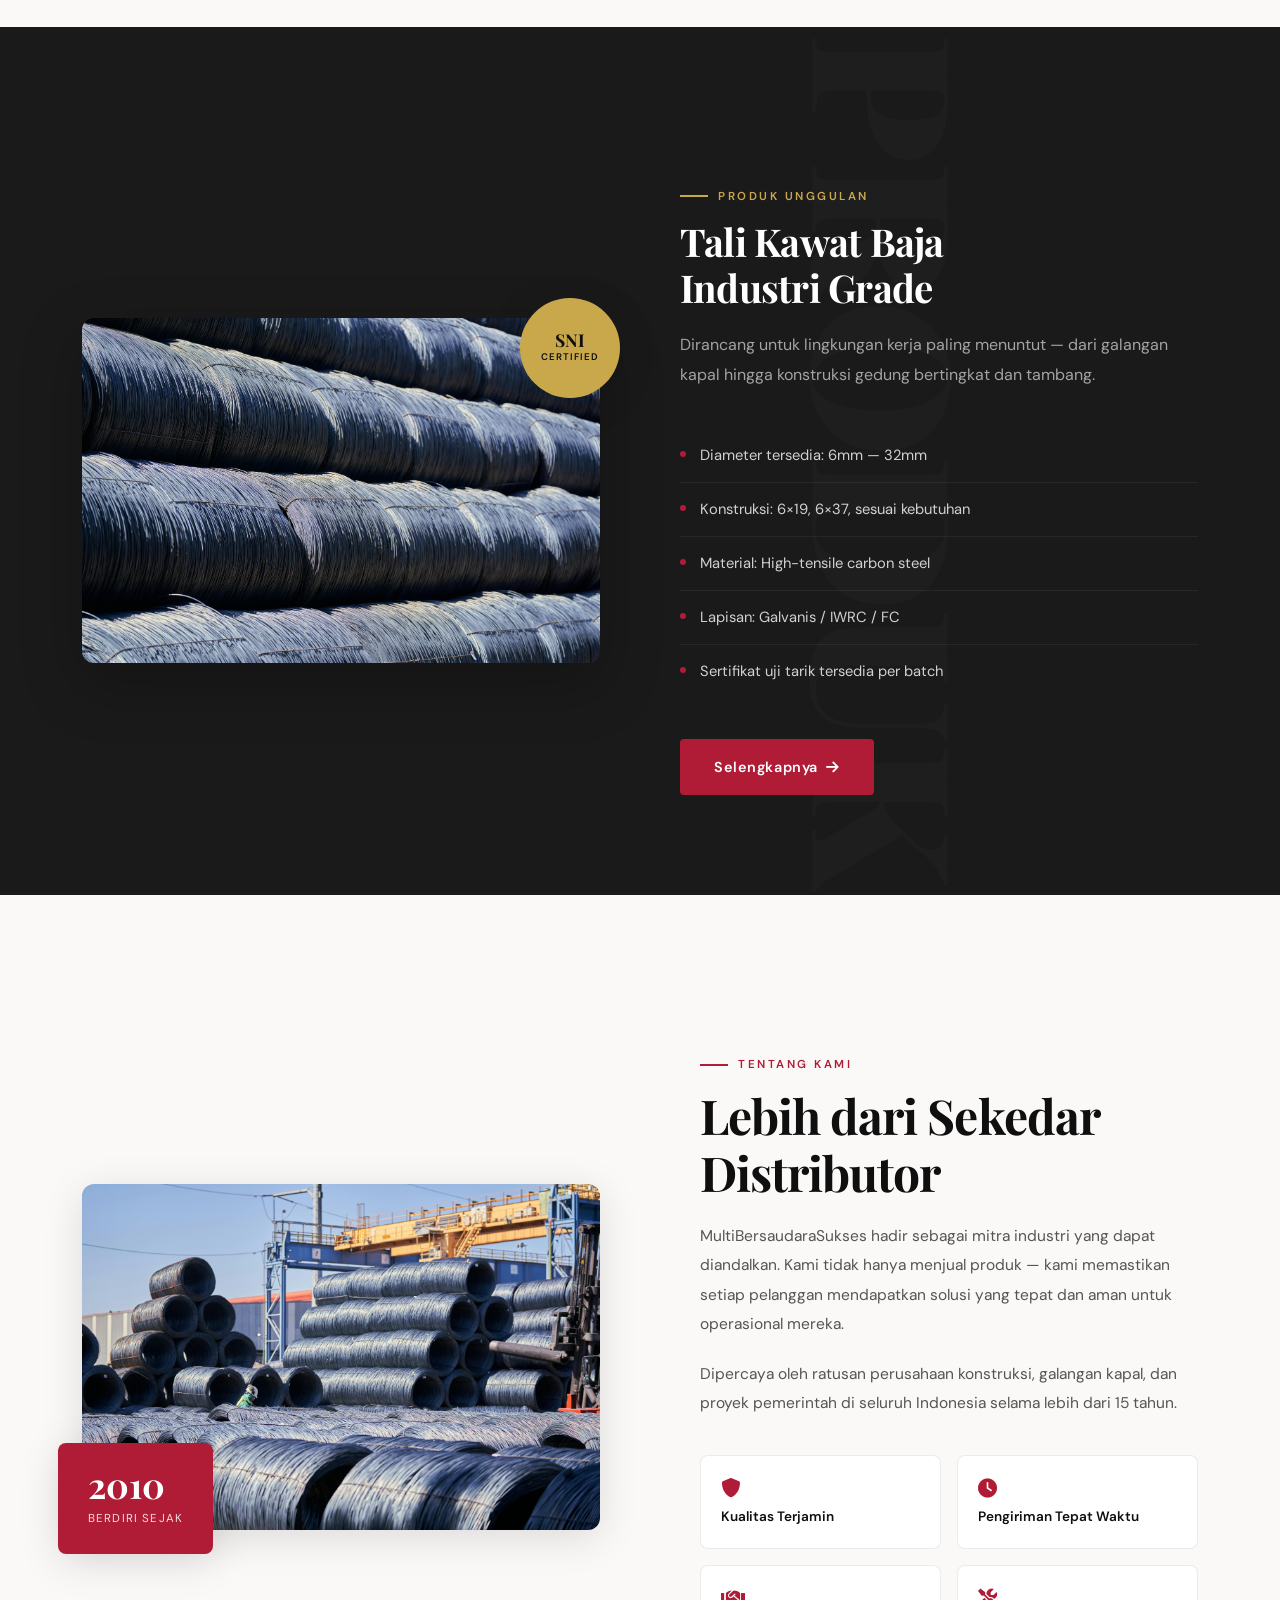
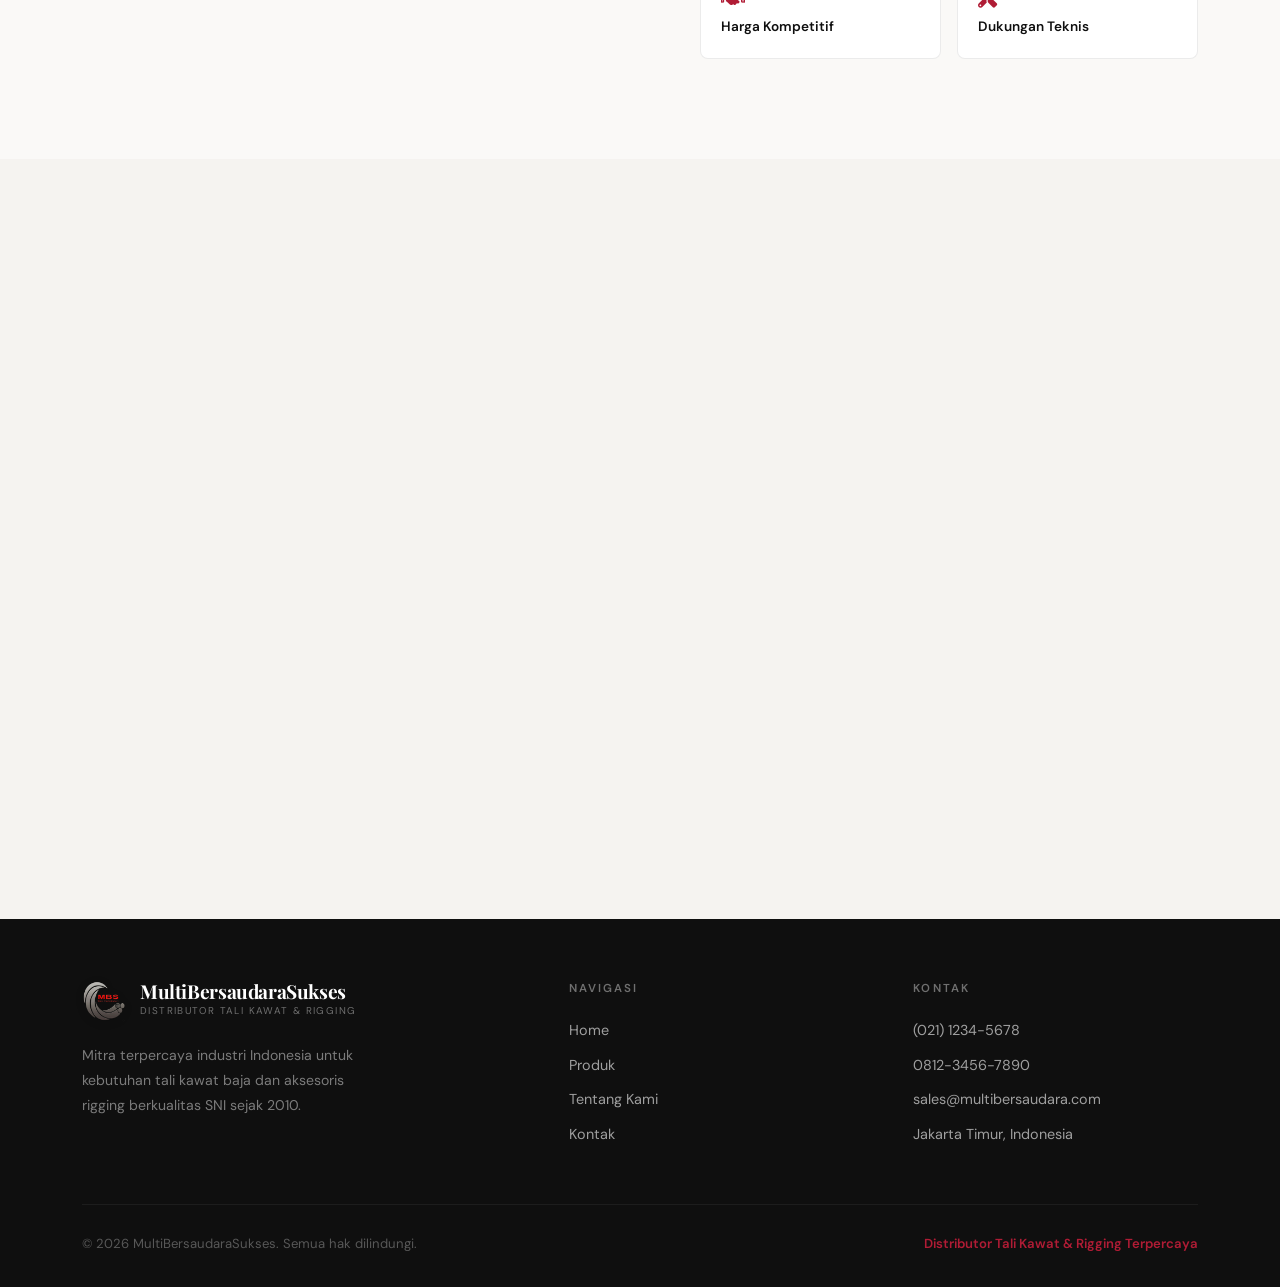
==== commit 1f56dc78: "Add files via upload" ====
--- a/index.html
+++ b/index.html
@@ -1,272 +1,374 @@
 <!doctype html>
 <html lang="id">
-<head>
-  <meta charset="UTF-8" />
-  <link rel="icon" type="image/png" href="img/logo.png" />
-  <meta name="viewport" content="width=device-width, initial-scale=1.0" />
-  <title>MultiBersaudaraSukses — Distributor Tali Kawat SNI</title>
-  <meta name="description" content="MultiBersaudaraSukses distributor tali kawat baja, sling, clamp, turnbuckle berkualitas SNI untuk industri, konstruksi, kapal. Melayani seluruh Indonesia." />
-  <meta name="keywords" content="tali kawat, distributor tali kawat, sling, clamp, turnbuckle, rigging, wire rope" />
-  <meta name="author" content="MultiBersaudaraSukses" />
-  <meta property="og:site_name" content="MultiBersaudaraSukses" />
-  <meta property="og:title" content="MultiBersaudaraSukses — Tali Kawat SNI" />
-  <meta property="og:description" content="Distributor tali kawat dan aksesoris rigging terpercaya se-Indonesia." />
-  <meta name="twitter:card" content="summary" />
-  <link rel="preconnect" href="https://fonts.googleapis.com" />
-  <link rel="preconnect" href="https://fonts.gstatic.com" crossorigin />
-  <link href="https://fonts.googleapis.com/css2?family=Playfair+Display:wght@400;600;700;900&family=DM+Sans:wght@300;400;500;600&display=swap" rel="stylesheet" />
-  <link rel="stylesheet" href="https://cdnjs.cloudflare.com/ajax/libs/font-awesome/6.0.0-beta3/css/all.min.css" />
-  <link rel="stylesheet" href="style.css" />
-</head>
-<body>
-
-  <!-- HEADER -->
-  <header>
-    <div class="container header-inner">
-      <a href="index.html" class="logo">
-        <img src="img/logo.png" alt="Logo MultiBersaudaraSukses" class="logo-img" />
-        <div class="logo-text">
-          <h1>MultiBersaudaraSukses</h1>
-          <p>Distributor Tali Kawat &amp; Rigging</p>
-        </div>
-      </a>
-      <nav>
-        <ul class="nav-menu">
-          <li><a href="index.html">Home</a></li>
-          <li><a href="produk.html">Produk</a></li>
-          <li><a href="tentang.html">Tentang</a></li>
-          <li><a href="kontak.html">Kontak</a></li>
-        </ul>
-        <div class="hamburger" aria-label="Menu">
-          <span></span><span></span><span></span>
-        </div>
-      </nav>
-    </div>
-  </header>
-
-  <!-- HERO -->
-  <section class="hero">
-    <div class="hero-left">
-      <div class="hero-eyebrow">Terpercaya Sejak 2010</div>
-      <h2>Tali Kawat<br /><em>Berstandar SNI</em><br />untuk Industri</h2>
-      <p class="hero-desc">Distributor tali kawat baja dan aksesoris rigging terlengkap di Indonesia — bersertifikat, teruji, dan siap kirim ke seluruh nusantara.</p>
-      <div class="hero-actions">
-        <a href="produk.html" class="btn"><span>Lihat Produk</span> <i class="fas fa-arrow-right"></i></a>
-        <a href="kontak.html" class="btn btn-outline"><span>Hubungi Kami</span></a>
-      </div>
-      <div class="hero-stats">
-        <div class="stat-item">
-          <strong class="count-up" data-target="15" data-suffix="+">0+</strong>
-          <span>Tahun Pengalaman</span>
-        </div>
-        <div class="stat-item">
-          <strong class="count-up" data-target="500" data-suffix="+">0+</strong>
-          <span>Klien Industri</span>
-        </div>
-        <div class="stat-item">
-          <strong class="count-up" data-target="34" data-suffix="">0</strong>
-          <span>Provinsi Dilayani</span>
-        </div>
-      </div>
-    </div>
-    <div class="hero-right">
-      <img src="img/Sling-Wire-Rope.jpg" alt="Tali Kawat Baja" />
-      <div class="hero-badge">
-        <strong>SNI</strong>
-        <span>Bersertifikat</span>
-      </div>
-    </div>
-  </section>
-
-  <!-- KEUNGGULAN -->
-  <section class="features">
-    <div class="container">
-      <div class="features-header">
-        <div class="section-label">Mengapa Kami</div>
-        <h2 class="section-title">Kualitas yang Tidak Kami<br />Kompromikan</h2>
-      </div>
-      <div class="features-grid">
-        <div class="feature-card reveal">
-          <div class="feature-icon"><i class="fas fa-certificate"></i></div>
-          <h4>Bersertifikat SNI &amp; ISO</h4>
-          <p>Setiap produk melewati uji tarik dan memenuhi standar nasional serta internasional untuk keamanan operasional.</p>
-        </div>
-        <div class="feature-card reveal">
-          <div class="feature-icon"><i class="fas fa-truck"></i></div>
-          <h4>Pengiriman Seluruh Indonesia</h4>
-          <p>Gudang di Jakarta dan Surabaya siap melayani pengiriman cepat ke seluruh wilayah Indonesia dengan armada terpercaya.</p>
-        </div>
-        <div class="feature-card reveal">
-          <div class="feature-icon"><i class="fas fa-headset"></i></div>
-          <h4>Konsultasi Teknis Gratis</h4>
-          <p>Tim engineer berpengalaman kami siap membantu Anda memilih spesifikasi yang tepat untuk setiap kebutuhan proyek.</p>
-        </div>
-      </div>
-    </div>
-  </section>
-
-  <!-- PRODUK HIGHLIGHT -->
-  <section class="product-section">
-    <div class="container">
-      <div class="product-layout">
-        <div class="product-image-wrap reveal">
-          <img src="img/tali-kawat-baja.jpg" alt="Tali Kawat Baja" />
-          <div class="cert-badge">
-            <strong>SNI</strong>
-            <span>Certified</span>
-          </div>
-        </div>
-        <div class="product-info reveal">
-          <div class="section-label">Produk Unggulan</div>
-          <h3 class="section-title" style="color:white;">Tali Kawat Baja<br />Industri Grade</h3>
-          <p>Dirancang untuk lingkungan kerja paling menuntut — dari galangan kapal hingga konstruksi gedung bertingkat dan tambang.</p>
-          <ul class="spec-list">
-            <li><span class="spec-dot"></span>Diameter tersedia: 6mm — 32mm</li>
-            <li><span class="spec-dot"></span>Konstruksi: 6×19, 6×37, sesuai kebutuhan</li>
-            <li><span class="spec-dot"></span>Material: High-tensile carbon steel</li>
-            <li><span class="spec-dot"></span>Lapisan: Galvanis / IWRC / FC</li>
-            <li><span class="spec-dot"></span>Sertifikat uji tarik tersedia per batch</li>
-          </ul>
-          <a href="produk.html" class="btn"><span>Selengkapnya</span> <i class="fas fa-arrow-right"></i></a>
-        </div>
-      </div>
-    </div>
-  </section>
-
-  <!-- TENTANG SINGKAT -->
-  <section class="about-section">
-    <div class="container">
-      <div class="about-layout">
-        <div class="about-image-wrap reveal">
-          <img src="img/tentang-kami.jpg" alt="Tim MultiBersaudaraSukses" />
-          <div class="about-since">
-            <strong>2010</strong>
-            <span>Berdiri Sejak</span>
-          </div>
-        </div>
-        <div class="about-content reveal">
-          <div class="section-label">Tentang Kami</div>
-          <h2 class="section-title">Lebih dari Sekedar<br />Distributor</h2>
-          <p>MultiBersaudaraSukses hadir sebagai mitra industri yang dapat diandalkan. Kami tidak hanya menjual produk — kami memastikan setiap pelanggan mendapatkan solusi yang tepat dan aman untuk operasional mereka.</p>
-          <p>Dipercaya oleh ratusan perusahaan konstruksi, galangan kapal, dan proyek pemerintah di seluruh Indonesia selama lebih dari 15 tahun.</p>
-          <div class="value-grid">
-            <div class="value-item">
-              <i class="fas fa-shield-alt"></i>
-              <h5>Kualitas Terjamin</h5>
-            </div>
-            <div class="value-item">
-              <i class="fas fa-clock"></i>
-              <h5>Pengiriman Tepat Waktu</h5>
-            </div>
-            <div class="value-item">
-              <i class="fas fa-handshake"></i>
-              <h5>Harga Kompetitif</h5>
-            </div>
-            <div class="value-item">
-              <i class="fas fa-tools"></i>
-              <h5>Dukungan Teknis</h5>
-            </div>
-          </div>
-        </div>
-      </div>
-    </div>
-  </section>
-
-  <!-- CTA KONTAK -->
-  <section class="contact-section">
-    <div class="container">
-      <div class="contact-layout">
-        <div class="contact-info reveal">
-          <div class="section-label">Kontak</div>
-          <h3>Siap Melayani<br />Kebutuhan Anda</h3>
-          <p>Konsultasikan kebutuhan tali kawat dan rigging Anda dengan tim kami. Kami siap memberikan penawaran terbaik.</p>
-          <div class="contact-item">
-            <div class="contact-icon"><i class="fas fa-map-marker-alt"></i></div>
-            <div class="contact-item-text">
-              <strong>Alamat</strong>
-              <span>Jl. Raya Industri No.88, Jakarta Timur</span>
-            </div>
-          </div>
-          <div class="contact-item">
-            <div class="contact-icon"><i class="fas fa-phone"></i></div>
-            <div class="contact-item-text">
-              <strong>Telepon</strong>
-              <span>(021) 1234-5678 / 0812-3456-7890</span>
-            </div>
-          </div>
-          <div class="contact-item">
-            <div class="contact-icon"><i class="fas fa-envelope"></i></div>
-            <div class="contact-item-text">
-              <strong>Email</strong>
-              <span>sales@multibersaudara.com</span>
-            </div>
-          </div>
-        </div>
-
-        <div class="contact-form reveal">
-          <h4>Kirim Pesan</h4>
-          <form id="contactForm">
-            <div class="form-row">
-              <div class="form-group">
-                <label for="nama">Nama</label>
-                <input type="text" id="nama" placeholder="Nama lengkap Anda" required />
-              </div>
-              <div class="form-group">
-                <label for="email">Email</label>
-                <input type="email" id="email" placeholder="email@perusahaan.com" required />
-              </div>
-            </div>
-            <div class="form-group">
-              <label for="pesan">Pesan</label>
-              <textarea id="pesan" rows="5" placeholder="Ceritakan kebutuhan Anda..."></textarea>
-            </div>
-            <button type="submit" class="btn"><span>Kirim Pesan</span> <i class="fas fa-paper-plane"></i></button>
-          </form>
-        </div>
-      </div>
-    </div>
-  </section>
-
-  <!-- FOOTER -->
-  <footer>
-    <div class="container">
-      <div class="footer-top">
-        <div class="footer-brand">
-          <div class="logo">
-            <img src="img/logo.png" alt="Logo" class="logo-img" />
-            <div class="logo-text">
-              <h1>MultiBersaudaraSukses</h1>
-              <p>Distributor Tali Kawat &amp; Rigging</p>
-            </div>
-          </div>
-          <p>Mitra terpercaya industri Indonesia untuk kebutuhan tali kawat baja dan aksesoris rigging berkualitas SNI sejak 2010.</p>
-        </div>
-        <div class="footer-col">
-          <h5>Navigasi</h5>
-          <ul>
+  <head>
+    <meta charset="UTF-8" />
+    <meta
+      name="google-site-verification"
+      content="gcoNCAgViepRN3vlRLxx89fwS9v8UomJIXdrQEM4OL8"
+    />
+    <link rel="icon" type="image/png" href="img/logo.png" />
+    <meta name="viewport" content="width=device-width, initial-scale=1.0" />
+    <title>MultiBersaudaraSukses — Distributor Tali Kawat SNI</title>
+    <meta
+      name="description"
+      content="MultiBersaudaraSukses distributor tali kawat baja, sling, clamp, turnbuckle berkualitas SNI untuk industri, konstruksi, kapal. Melayani seluruh Indonesia."
+    />
+    <meta
+      name="keywords"
+      content="tali kawat, distributor tali kawat, sling, clamp, turnbuckle, rigging, wire rope"
+    />
+    <meta name="author" content="MultiBersaudaraSukses" />
+    <meta property="og:site_name" content="MultiBersaudaraSukses" />
+    <meta
+      property="og:title"
+      content="MultiBersaudaraSukses — Tali Kawat SNI"
+    />
+    <meta
+      property="og:description"
+      content="Distributor tali kawat dan aksesoris rigging terpercaya se-Indonesia."
+    />
+    <meta name="twitter:card" content="summary" />
+    <link rel="preconnect" href="https://fonts.googleapis.com" />
+    <link rel="preconnect" href="https://fonts.gstatic.com" crossorigin />
+    <link
+      href="https://fonts.googleapis.com/css2?family=Playfair+Display:wght@400;600;700;900&family=DM+Sans:wght@300;400;500;600&display=swap"
+      rel="stylesheet"
+    />
+    <link
+      rel="stylesheet"
+      href="https://cdnjs.cloudflare.com/ajax/libs/font-awesome/6.0.0-beta3/css/all.min.css"
+    />
+    <link rel="stylesheet" href="style.css" />
+  </head>
+  <body>
+    <!-- HEADER -->
+    <header>
+      <div class="container header-inner">
+        <a href="index.html" class="logo">
+          <img
+            src="img/logo.png"
+            alt="Logo MultiBersaudaraSukses"
+            class="logo-img"
+          />
+          <div class="logo-text">
+            <h1>MultiBersaudaraSukses</h1>
+            <p>Distributor Tali Kawat &amp; Rigging</p>
+          </div>
+        </a>
+        <nav>
+          <ul class="nav-menu">
             <li><a href="index.html">Home</a></li>
             <li><a href="produk.html">Produk</a></li>
-            <li><a href="tentang.html">Tentang Kami</a></li>
+            <li><a href="tentang.html">Tentang</a></li>
             <li><a href="kontak.html">Kontak</a></li>
           </ul>
-        </div>
-        <div class="footer-col">
-          <h5>Kontak</h5>
-          <ul>
-            <li>(021) 1234-5678</li>
-            <li>0812-3456-7890</li>
-            <li>sales@multibersaudara.com</li>
-            <li>Jakarta Timur, Indonesia</li>
-          </ul>
-        </div>
-      </div>
-      <div class="footer-bottom">
-        <p>&copy; 2026 MultiBersaudaraSukses. Semua hak dilindungi.</p>
-        <span class="footer-accent">Distributor Tali Kawat &amp; Rigging Terpercaya</span>
-      </div>
-    </div>
-  </footer>
-
-  <script src="script.js"></script>
-</body>
+          <div class="hamburger" aria-label="Menu">
+            <span></span><span></span><span></span>
+          </div>
+        </nav>
+      </div>
+    </header>
+
+    <!-- HERO -->
+    <section class="hero">
+      <div class="hero-left">
+        <div class="hero-eyebrow">Terpercaya Sejak 2010</div>
+        <h2>Tali Kawat<br /><em>Berstandar SNI</em><br />untuk Industri</h2>
+        <p class="hero-desc">
+          Distributor tali kawat baja dan aksesoris rigging terlengkap di
+          Indonesia — bersertifikat, teruji, dan siap kirim ke seluruh
+          nusantara.
+        </p>
+        <div class="hero-actions">
+          <a href="produk.html" class="btn"
+            ><span>Lihat Produk</span> <i class="fas fa-arrow-right"></i
+          ></a>
+          <a href="kontak.html" class="btn btn-outline"
+            ><span>Hubungi Kami</span></a
+          >
+        </div>
+        <div class="hero-stats">
+          <div class="stat-item">
+            <strong class="count-up" data-target="15" data-suffix="+"
+              >0+</strong
+            >
+            <span>Tahun Pengalaman</span>
+          </div>
+          <div class="stat-item">
+            <strong class="count-up" data-target="500" data-suffix="+"
+              >0+</strong
+            >
+            <span>Klien Industri</span>
+          </div>
+          <div class="stat-item">
+            <strong class="count-up" data-target="34" data-suffix="">0</strong>
+            <span>Provinsi Dilayani</span>
+          </div>
+        </div>
+      </div>
+      <div class="hero-right">
+        <img src="img/Sling-Wire-Rope.jpg" alt="Tali Kawat Baja" />
+        <div class="hero-badge">
+          <strong>SNI</strong>
+          <span>Bersertifikat</span>
+        </div>
+      </div>
+    </section>
+
+    <!-- KEUNGGULAN -->
+    <section class="features">
+      <div class="container">
+        <div class="features-header">
+          <div class="section-label">Mengapa Kami</div>
+          <h2 class="section-title">
+            Kualitas yang Tidak Kami<br />Kompromikan
+          </h2>
+        </div>
+        <div class="features-grid">
+          <div class="feature-card reveal">
+            <div class="feature-icon"><i class="fas fa-certificate"></i></div>
+            <h4>Bersertifikat SNI &amp; ISO</h4>
+            <p>
+              Setiap produk melewati uji tarik dan memenuhi standar nasional
+              serta internasional untuk keamanan operasional.
+            </p>
+          </div>
+          <div class="feature-card reveal">
+            <div class="feature-icon"><i class="fas fa-truck"></i></div>
+            <h4>Pengiriman Seluruh Indonesia</h4>
+            <p>
+              Gudang di Jakarta dan Surabaya siap melayani pengiriman cepat ke
+              seluruh wilayah Indonesia dengan armada terpercaya.
+            </p>
+          </div>
+          <div class="feature-card reveal">
+            <div class="feature-icon"><i class="fas fa-headset"></i></div>
+            <h4>Konsultasi Teknis Gratis</h4>
+            <p>
+              Tim engineer berpengalaman kami siap membantu Anda memilih
+              spesifikasi yang tepat untuk setiap kebutuhan proyek.
+            </p>
+          </div>
+        </div>
+      </div>
+    </section>
+
+    <!-- PRODUK HIGHLIGHT -->
+    <section class="product-section">
+      <div class="container">
+        <div class="product-layout">
+          <div class="product-image-wrap reveal">
+            <img src="img/tali-kawat-baja.jpg" alt="Tali Kawat Baja" />
+            <div class="cert-badge">
+              <strong>SNI</strong>
+              <span>Certified</span>
+            </div>
+          </div>
+          <div class="product-info reveal">
+            <div class="section-label">Produk Unggulan</div>
+            <h3 class="section-title" style="color: white">
+              Tali Kawat Baja<br />Industri Grade
+            </h3>
+            <p>
+              Dirancang untuk lingkungan kerja paling menuntut — dari galangan
+              kapal hingga konstruksi gedung bertingkat dan tambang.
+            </p>
+            <ul class="spec-list">
+              <li>
+                <span class="spec-dot"></span>Diameter tersedia: 6mm — 32mm
+              </li>
+              <li>
+                <span class="spec-dot"></span>Konstruksi: 6×19, 6×37, sesuai
+                kebutuhan
+              </li>
+              <li>
+                <span class="spec-dot"></span>Material: High-tensile carbon
+                steel
+              </li>
+              <li>
+                <span class="spec-dot"></span>Lapisan: Galvanis / IWRC / FC
+              </li>
+              <li>
+                <span class="spec-dot"></span>Sertifikat uji tarik tersedia per
+                batch
+              </li>
+            </ul>
+            <a href="produk.html" class="btn"
+              ><span>Selengkapnya</span> <i class="fas fa-arrow-right"></i
+            ></a>
+          </div>
+        </div>
+      </div>
+    </section>
+
+    <!-- TENTANG SINGKAT -->
+    <section class="about-section">
+      <div class="container">
+        <div class="about-layout">
+          <div class="about-image-wrap reveal">
+            <img src="img/tentang-kami.jpg" alt="Tim MultiBersaudaraSukses" />
+            <div class="about-since">
+              <strong>2010</strong>
+              <span>Berdiri Sejak</span>
+            </div>
+          </div>
+          <div class="about-content reveal">
+            <div class="section-label">Tentang Kami</div>
+            <h2 class="section-title">Lebih dari Sekedar<br />Distributor</h2>
+            <p>
+              MultiBersaudaraSukses hadir sebagai mitra industri yang dapat
+              diandalkan. Kami tidak hanya menjual produk — kami memastikan
+              setiap pelanggan mendapatkan solusi yang tepat dan aman untuk
+              operasional mereka.
+            </p>
+            <p>
+              Dipercaya oleh ratusan perusahaan konstruksi, galangan kapal, dan
+              proyek pemerintah di seluruh Indonesia selama lebih dari 15 tahun.
+            </p>
+            <div class="value-grid">
+              <div class="value-item">
+                <i class="fas fa-shield-alt"></i>
+                <h5>Kualitas Terjamin</h5>
+              </div>
+              <div class="value-item">
+                <i class="fas fa-clock"></i>
+                <h5>Pengiriman Tepat Waktu</h5>
+              </div>
+              <div class="value-item">
+                <i class="fas fa-handshake"></i>
+                <h5>Harga Kompetitif</h5>
+              </div>
+              <div class="value-item">
+                <i class="fas fa-tools"></i>
+                <h5>Dukungan Teknis</h5>
+              </div>
+            </div>
+          </div>
+        </div>
+      </div>
+    </section>
+
+    <!-- CTA KONTAK -->
+    <section class="contact-section">
+      <div class="container">
+        <div class="contact-layout">
+          <div class="contact-info reveal">
+            <div class="section-label">Kontak</div>
+            <h3>Siap Melayani<br />Kebutuhan Anda</h3>
+            <p>
+              Konsultasikan kebutuhan tali kawat dan rigging Anda dengan tim
+              kami. Kami siap memberikan penawaran terbaik.
+            </p>
+            <div class="contact-item">
+              <div class="contact-icon">
+                <i class="fas fa-map-marker-alt"></i>
+              </div>
+              <div class="contact-item-text">
+                <strong>Alamat</strong>
+                <span>Jl. Raya Industri No.88, Jakarta Timur</span>
+              </div>
+            </div>
+            <div class="contact-item">
+              <div class="contact-icon"><i class="fas fa-phone"></i></div>
+              <div class="contact-item-text">
+                <strong>Telepon</strong>
+                <span>(021) 1234-5678 / 0812-3456-7890</span>
+              </div>
+            </div>
+            <div class="contact-item">
+              <div class="contact-icon"><i class="fas fa-envelope"></i></div>
+              <div class="contact-item-text">
+                <strong>Email</strong>
+                <span>sales@multibersaudara.com</span>
+              </div>
+            </div>
+          </div>
+
+          <div class="contact-form reveal">
+            <h4>Kirim Pesan</h4>
+            <form id="contactForm">
+              <div class="form-row">
+                <div class="form-group">
+                  <label for="nama">Nama</label>
+                  <input
+                    type="text"
+                    id="nama"
+                    placeholder="Nama lengkap Anda"
+                    required
+                  />
+                </div>
+                <div class="form-group">
+                  <label for="email">Email</label>
+                  <input
+                    type="email"
+                    id="email"
+                    placeholder="email@perusahaan.com"
+                    required
+                  />
+                </div>
+              </div>
+              <div class="form-group">
+                <label for="pesan">Pesan</label>
+                <textarea
+                  id="pesan"
+                  rows="5"
+                  placeholder="Ceritakan kebutuhan Anda..."
+                ></textarea>
+              </div>
+              <button type="submit" class="btn">
+                <span>Kirim Pesan</span> <i class="fas fa-paper-plane"></i>
+              </button>
+            </form>
+          </div>
+        </div>
+      </div>
+    </section>
+
+    <!-- FOOTER -->
+    <footer>
+      <div class="container">
+        <div class="footer-top">
+          <div class="footer-brand">
+            <div class="logo">
+              <img src="img/logo.png" alt="Logo" class="logo-img" />
+              <div class="logo-text">
+                <h1>MultiBersaudaraSukses</h1>
+                <p>Distributor Tali Kawat &amp; Rigging</p>
+              </div>
+            </div>
+            <p>
+              Mitra terpercaya industri Indonesia untuk kebutuhan tali kawat
+              baja dan aksesoris rigging berkualitas SNI sejak 2010.
+            </p>
+          </div>
+          <div class="footer-col">
+            <h5>Navigasi</h5>
+            <ul>
+              <li><a href="index.html">Home</a></li>
+              <li><a href="produk.html">Produk</a></li>
+              <li><a href="tentang.html">Tentang Kami</a></li>
+              <li><a href="kontak.html">Kontak</a></li>
+            </ul>
+          </div>
+          <div class="footer-col">
+            <h5>Kontak</h5>
+            <ul>
+              <li>(021) 1234-5678</li>
+              <li>0812-3456-7890</li>
+              <li>sales@multibersaudara.com</li>
+              <li>Jakarta Timur, Indonesia</li>
+            </ul>
+          </div>
+        </div>
+        <div class="footer-bottom">
+          <p>&copy; 2026 MultiBersaudaraSukses. Semua hak dilindungi.</p>
+          <span class="footer-accent"
+            >Distributor Tali Kawat &amp; Rigging Terpercaya</span
+          >
+        </div>
+      </div>
+    </footer>
+
+    <script src="script.js"></script>
+  </body>
 </html>
